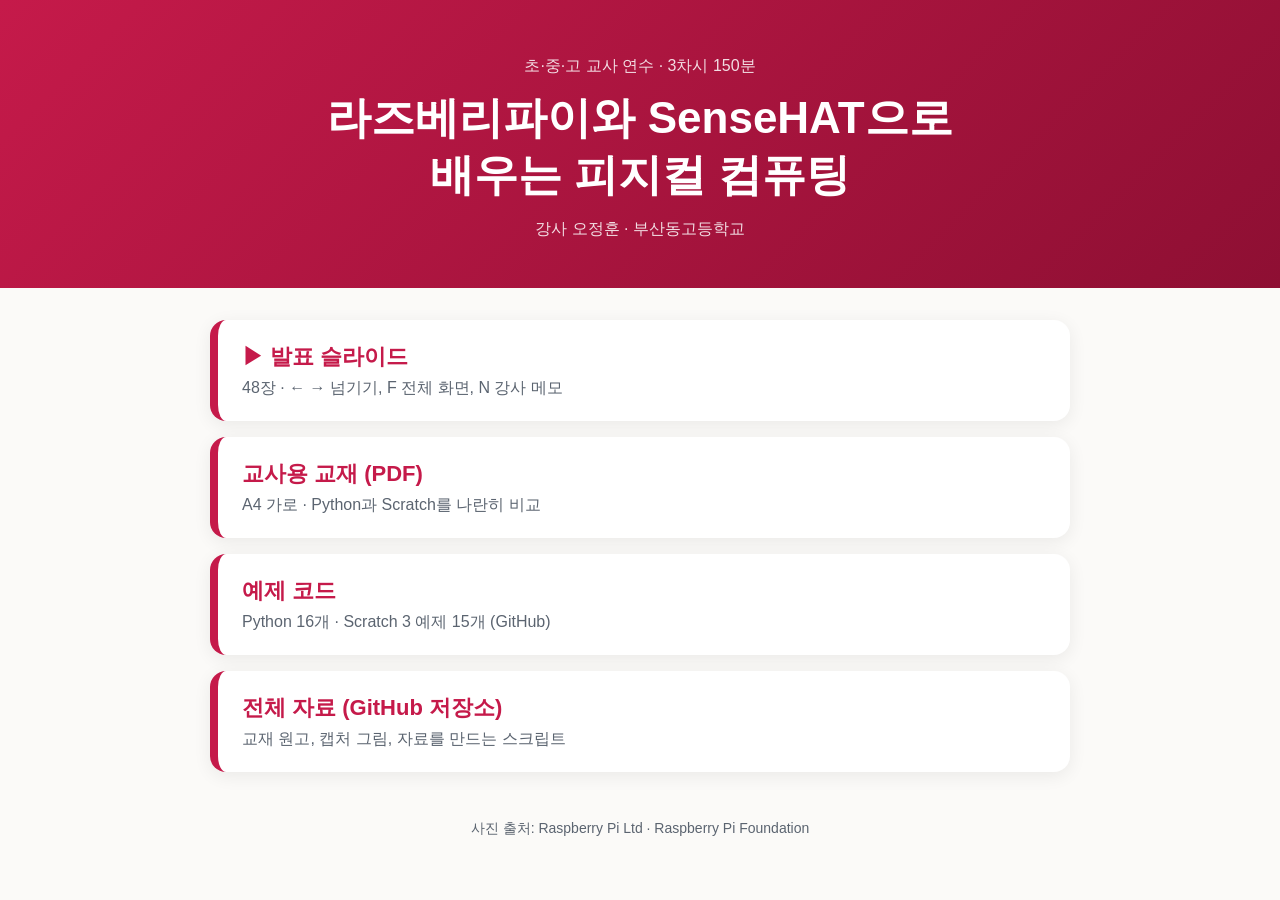
==== index.html @ fae3c590 "GitHub Pages 첫 화면 추가 Co-Authored-By: Claude Opus 5.5 <noreply@anthropic.com>" ====
<!doctype html>
<html lang="ko">
<head>
<meta charset="utf-8">
<meta name="viewport" content="width=device-width, initial-scale=1">
<title>라즈베리파이와 SenseHAT으로 배우는 피지컬 컴퓨팅</title>
<style>
  body { margin: 0; font-family: 'NanumSquare', 'NanumGothic', 'Malgun Gothic', 'Apple SD Gothic Neo', sans-serif; background: #fbfaf8; color: #1f2328; }
  header { background: linear-gradient(135deg, #c51a4a, #8e0f33); color: #fff; padding: 56px 24px 48px; text-align: center; }
  header p { margin: 0; opacity: .85; }
  h1 { margin: 12px 0 16px; font-size: clamp(28px, 5vw, 44px); line-height: 1.3; }
  main { max-width: 860px; margin: 0 auto; padding: 32px 16px 48px; display: grid; gap: 16px; }
  a.card { display: block; background: #fff; border-radius: 16px; padding: 22px 24px; text-decoration: none; color: inherit;
    box-shadow: 0 4px 18px rgba(0,0,0,.07); border-left: 8px solid #c51a4a; }
  a.card:hover { box-shadow: 0 6px 24px rgba(0,0,0,.14); }
  a.card b { font-size: 22px; color: #c51a4a; }
  a.card span { display: block; margin-top: 6px; color: #5b6470; }
  footer { text-align: center; color: #5b6470; font-size: 14px; padding-bottom: 32px; }
</style>
</head>
<body>
<header>
  <p>초·중·고 교사 연수 · 3차시 150분</p>
  <h1>라즈베리파이와 SenseHAT으로<br>배우는 피지컬 컴퓨팅</h1>
  <p>강사 오정훈 · 부산동고등학교</p>
</header>
<main>
  <a class="card" href="slides/"><b>▶ 발표 슬라이드</b><span>48장 · ← → 넘기기, F 전체 화면, N 강사 메모</span></a>
  <a class="card" href="pdf/연수교재.pdf"><b>교사용 교재 (PDF)</b><span>A4 가로 · Python과 Scratch를 나란히 비교</span></a>
  <a class="card" href="https://github.com/hermits-diner/sensehat-workshop/tree/main/code"><b>예제 코드</b><span>Python 16개 · Scratch 3 예제 15개 (GitHub)</span></a>
  <a class="card" href="https://github.com/hermits-diner/sensehat-workshop"><b>전체 자료 (GitHub 저장소)</b><span>교재 원고, 캡처 그림, 자료를 만드는 스크립트</span></a>
</main>
<footer>사진 출처: Raspberry Pi Ltd · Raspberry Pi Foundation</footer>
</body>
</html>
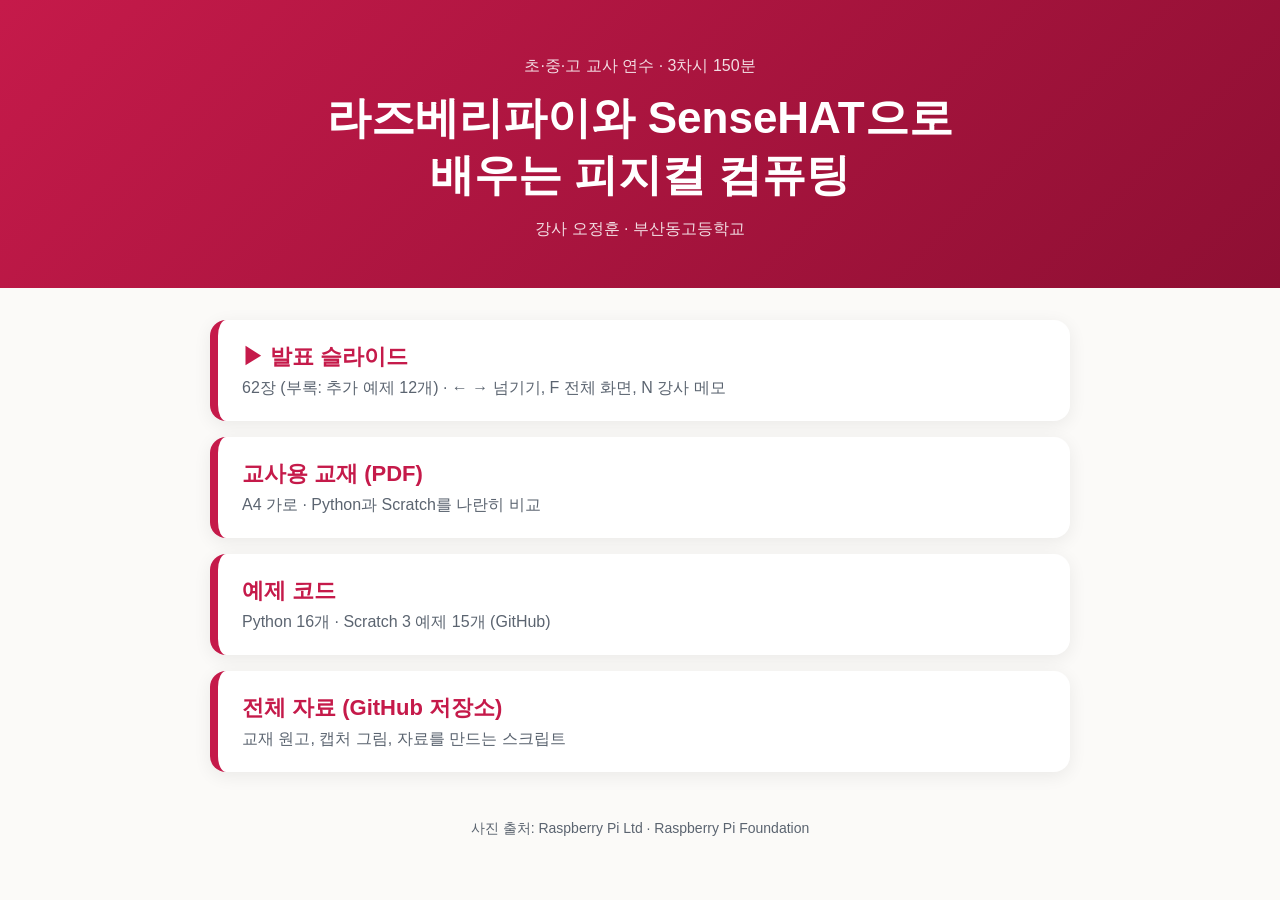
==== commit 8755048d: "슬라이드에 부록(추가 예제 12개) 추가 - 부록 구분, 한눈에 보기(LED 미리보기 카드), 예제별 Python·LED 결과 슬라이드 12장 - LED 결과는 실제 SenseHA" ====
--- a/index.html
+++ b/index.html
@@ -25,7 +25,7 @@
   <p>강사 오정훈 · 부산동고등학교</p>
 </header>
 <main>
-  <a class="card" href="slides/"><b>▶ 발표 슬라이드</b><span>48장 · ← → 넘기기, F 전체 화면, N 강사 메모</span></a>
+  <a class="card" href="slides/"><b>▶ 발표 슬라이드</b><span>62장 (부록: 추가 예제 12개) · ← → 넘기기, F 전체 화면, N 강사 메모</span></a>
   <a class="card" href="pdf/연수교재.pdf"><b>교사용 교재 (PDF)</b><span>A4 가로 · Python과 Scratch를 나란히 비교</span></a>
   <a class="card" href="https://github.com/hermits-diner/sensehat-workshop/tree/main/code"><b>예제 코드</b><span>Python 16개 · Scratch 3 예제 15개 (GitHub)</span></a>
   <a class="card" href="https://github.com/hermits-diner/sensehat-workshop"><b>전체 자료 (GitHub 저장소)</b><span>교재 원고, 캡처 그림, 자료를 만드는 스크립트</span></a>
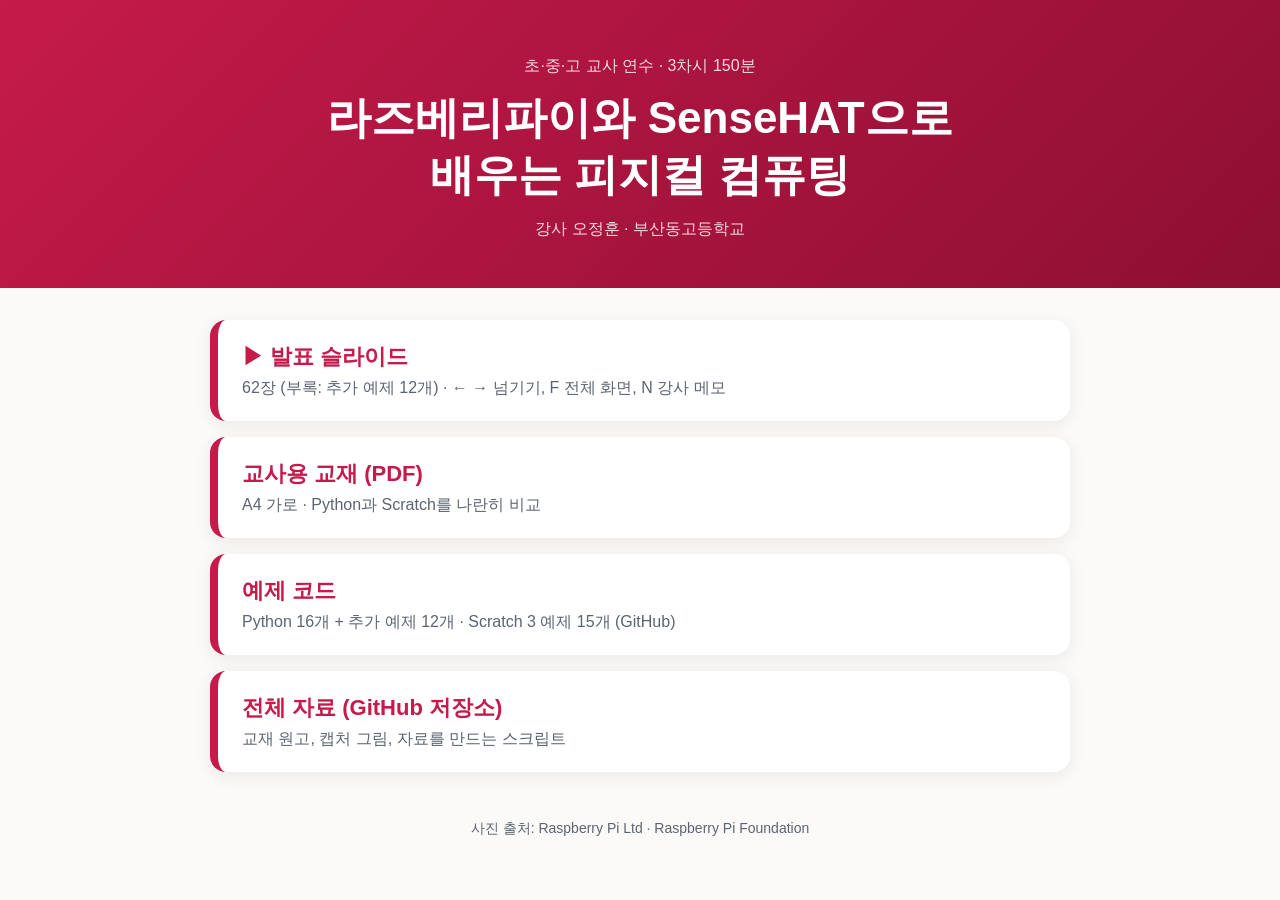
==== commit f2565b6d: "README·첫 화면 문구 정리 Co-Authored-By: Claude Opus 5.5 <noreply@anthropic.com>" ====
--- a/index.html
+++ b/index.html
@@ -27,7 +27,7 @@
 <main>
   <a class="card" href="slides/"><b>▶ 발표 슬라이드</b><span>62장 (부록: 추가 예제 12개) · ← → 넘기기, F 전체 화면, N 강사 메모</span></a>
   <a class="card" href="pdf/연수교재.pdf"><b>교사용 교재 (PDF)</b><span>A4 가로 · Python과 Scratch를 나란히 비교</span></a>
-  <a class="card" href="https://github.com/hermits-diner/sensehat-workshop/tree/main/code"><b>예제 코드</b><span>Python 16개 · Scratch 3 예제 15개 (GitHub)</span></a>
+  <a class="card" href="https://github.com/hermits-diner/sensehat-workshop/tree/main/code"><b>예제 코드</b><span>Python 16개 + 추가 예제 12개 · Scratch 3 예제 15개 (GitHub)</span></a>
   <a class="card" href="https://github.com/hermits-diner/sensehat-workshop"><b>전체 자료 (GitHub 저장소)</b><span>교재 원고, 캡처 그림, 자료를 만드는 스크립트</span></a>
 </main>
 <footer>사진 출처: Raspberry Pi Ltd · Raspberry Pi Foundation</footer>
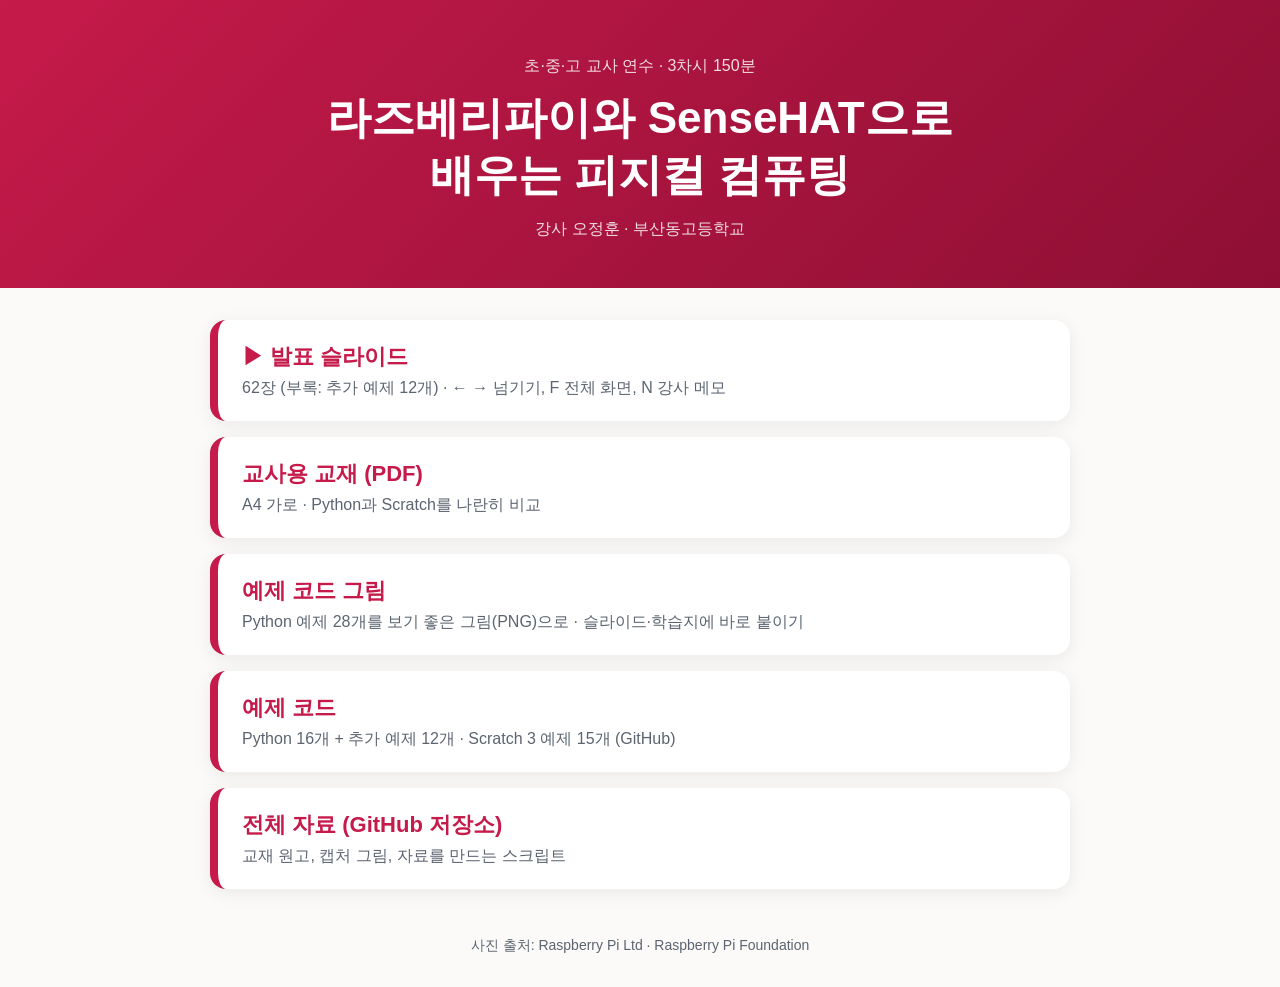
==== commit bb31af56: "예제 코드를 Carbon 스타일 그림으로 (갤러리 페이지 추가) - tools/make_carbon.py: Python 예제 28개를 PNG로 생성 (Pygments + Pillo" ====
--- a/index.html
+++ b/index.html
@@ -27,6 +27,7 @@
 <main>
   <a class="card" href="slides/"><b>▶ 발표 슬라이드</b><span>62장 (부록: 추가 예제 12개) · ← → 넘기기, F 전체 화면, N 강사 메모</span></a>
   <a class="card" href="pdf/연수교재.pdf"><b>교사용 교재 (PDF)</b><span>A4 가로 · Python과 Scratch를 나란히 비교</span></a>
+  <a class="card" href="code/carbon/"><b>예제 코드 그림</b><span>Python 예제 28개를 보기 좋은 그림(PNG)으로 · 슬라이드·학습지에 바로 붙이기</span></a>
   <a class="card" href="https://github.com/hermits-diner/sensehat-workshop/tree/main/code"><b>예제 코드</b><span>Python 16개 + 추가 예제 12개 · Scratch 3 예제 15개 (GitHub)</span></a>
   <a class="card" href="https://github.com/hermits-diner/sensehat-workshop"><b>전체 자료 (GitHub 저장소)</b><span>교재 원고, 캡처 그림, 자료를 만드는 스크립트</span></a>
 </main>
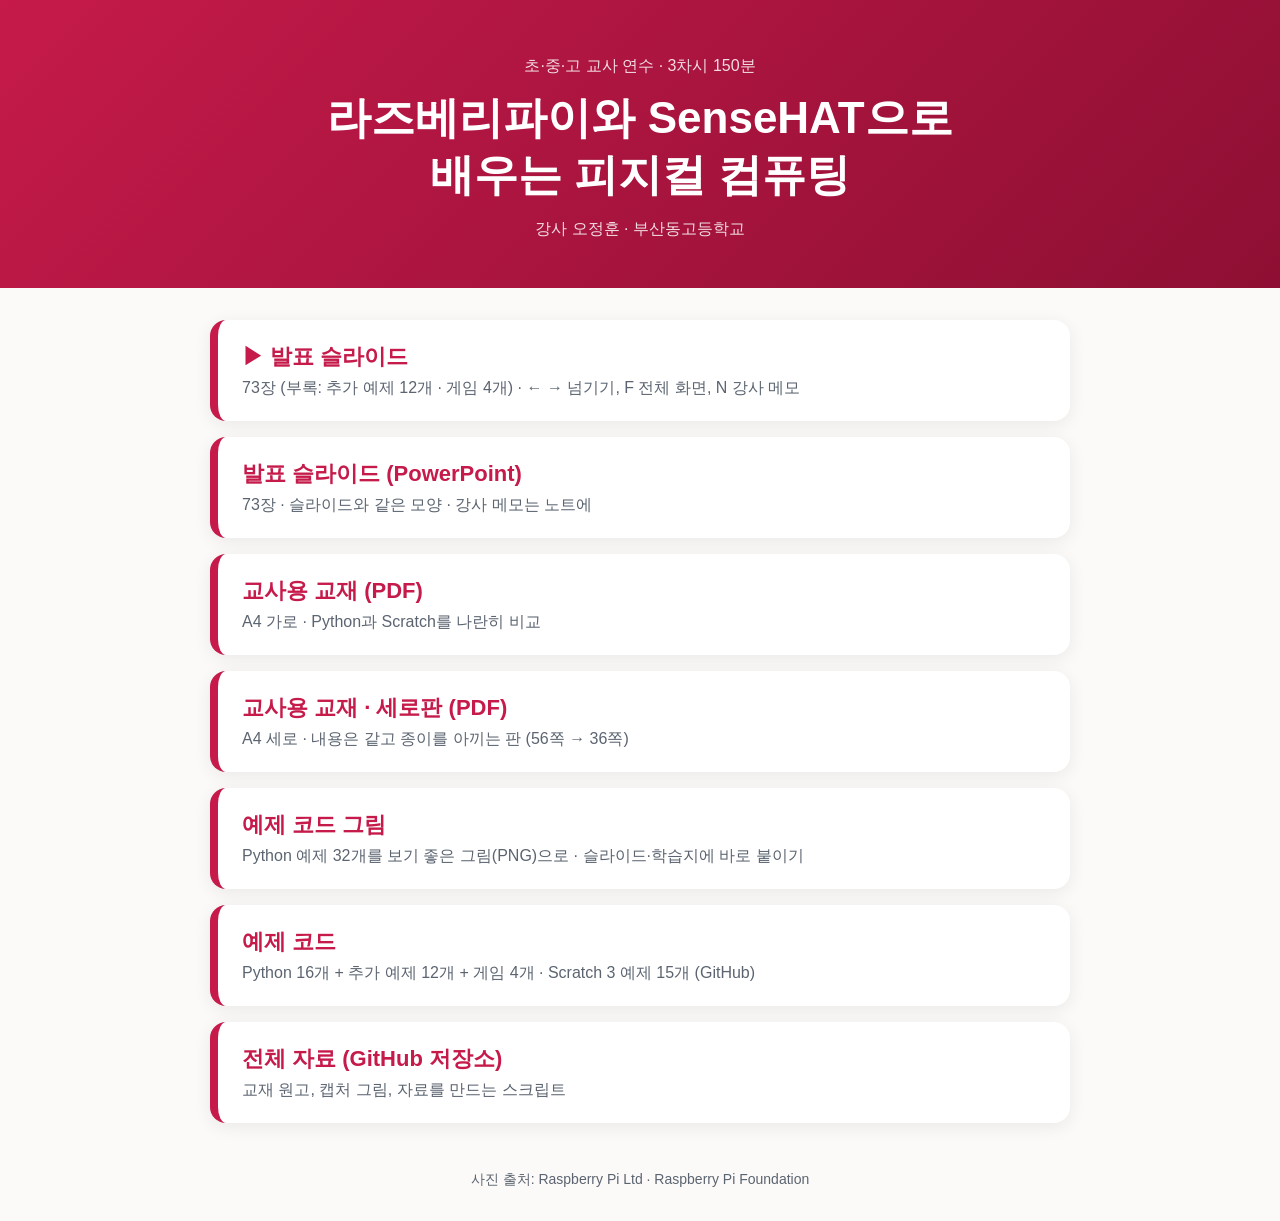
==== commit b8a92913: "교재·슬라이드 부록에 게임 4개 추가, 세로판 교재와 PowerPoint 슬라이드 추가 - 교재(가로·세로)와 슬라이드 부록에 게임 g01~g04 추가 (긴 코드는 여러 장으로 나" ====
--- a/index.html
+++ b/index.html
@@ -25,10 +25,12 @@
   <p>강사 오정훈 · 부산동고등학교</p>
 </header>
 <main>
-  <a class="card" href="slides/"><b>▶ 발표 슬라이드</b><span>62장 (부록: 추가 예제 12개) · ← → 넘기기, F 전체 화면, N 강사 메모</span></a>
+  <a class="card" href="slides/"><b>▶ 발표 슬라이드</b><span>73장 (부록: 추가 예제 12개 · 게임 4개) · ← → 넘기기, F 전체 화면, N 강사 메모</span></a>
+  <a class="card" href="slides/발표슬라이드.pptx" download><b>발표 슬라이드 (PowerPoint)</b><span>73장 · 슬라이드와 같은 모양 · 강사 메모는 노트에</span></a>
   <a class="card" href="pdf/연수교재.pdf"><b>교사용 교재 (PDF)</b><span>A4 가로 · Python과 Scratch를 나란히 비교</span></a>
-  <a class="card" href="code/carbon/"><b>예제 코드 그림</b><span>Python 예제 28개를 보기 좋은 그림(PNG)으로 · 슬라이드·학습지에 바로 붙이기</span></a>
-  <a class="card" href="https://github.com/hermits-diner/sensehat-workshop/tree/main/code"><b>예제 코드</b><span>Python 16개 + 추가 예제 12개 · Scratch 3 예제 15개 (GitHub)</span></a>
+  <a class="card" href="pdf/연수교재_세로.pdf"><b>교사용 교재 · 세로판 (PDF)</b><span>A4 세로 · 내용은 같고 종이를 아끼는 판 (56쪽 → 36쪽)</span></a>
+  <a class="card" href="code/carbon/"><b>예제 코드 그림</b><span>Python 예제 32개를 보기 좋은 그림(PNG)으로 · 슬라이드·학습지에 바로 붙이기</span></a>
+  <a class="card" href="https://github.com/hermits-diner/sensehat-workshop/tree/main/code"><b>예제 코드</b><span>Python 16개 + 추가 예제 12개 + 게임 4개 · Scratch 3 예제 15개 (GitHub)</span></a>
   <a class="card" href="https://github.com/hermits-diner/sensehat-workshop"><b>전체 자료 (GitHub 저장소)</b><span>교재 원고, 캡처 그림, 자료를 만드는 스크립트</span></a>
 </main>
 <footer>사진 출처: Raspberry Pi Ltd · Raspberry Pi Foundation</footer>
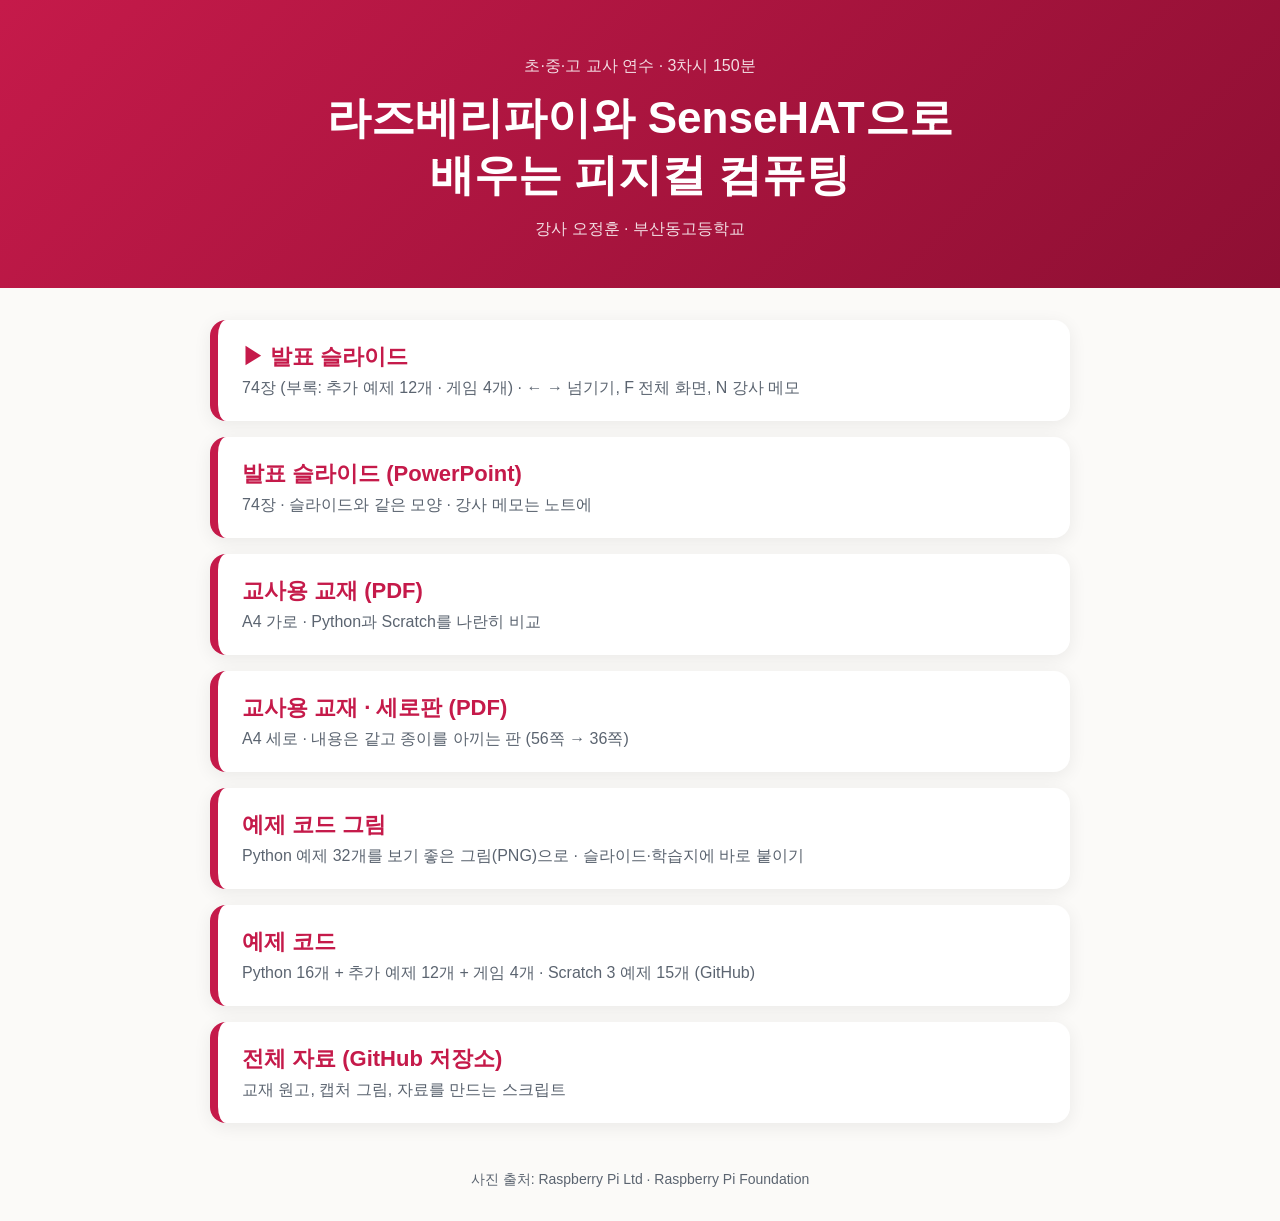
==== commit fa5d7531: "뱀 게임 연속 입력 처리·순서 기억 게임 입력 타이밍 수정, 슬라이드 74장으로 갱신 Co-Authored-By: Claude Opus 5.5 <noreply@anthropic.c" ====
--- a/index.html
+++ b/index.html
@@ -25,8 +25,8 @@
   <p>강사 오정훈 · 부산동고등학교</p>
 </header>
 <main>
-  <a class="card" href="slides/"><b>▶ 발표 슬라이드</b><span>73장 (부록: 추가 예제 12개 · 게임 4개) · ← → 넘기기, F 전체 화면, N 강사 메모</span></a>
-  <a class="card" href="slides/발표슬라이드.pptx" download><b>발표 슬라이드 (PowerPoint)</b><span>73장 · 슬라이드와 같은 모양 · 강사 메모는 노트에</span></a>
+  <a class="card" href="slides/"><b>▶ 발표 슬라이드</b><span>74장 (부록: 추가 예제 12개 · 게임 4개) · ← → 넘기기, F 전체 화면, N 강사 메모</span></a>
+  <a class="card" href="slides/발표슬라이드.pptx" download><b>발표 슬라이드 (PowerPoint)</b><span>74장 · 슬라이드와 같은 모양 · 강사 메모는 노트에</span></a>
   <a class="card" href="pdf/연수교재.pdf"><b>교사용 교재 (PDF)</b><span>A4 가로 · Python과 Scratch를 나란히 비교</span></a>
   <a class="card" href="pdf/연수교재_세로.pdf"><b>교사용 교재 · 세로판 (PDF)</b><span>A4 세로 · 내용은 같고 종이를 아끼는 판 (56쪽 → 36쪽)</span></a>
   <a class="card" href="code/carbon/"><b>예제 코드 그림</b><span>Python 예제 32개를 보기 좋은 그림(PNG)으로 · 슬라이드·학습지에 바로 붙이기</span></a>
